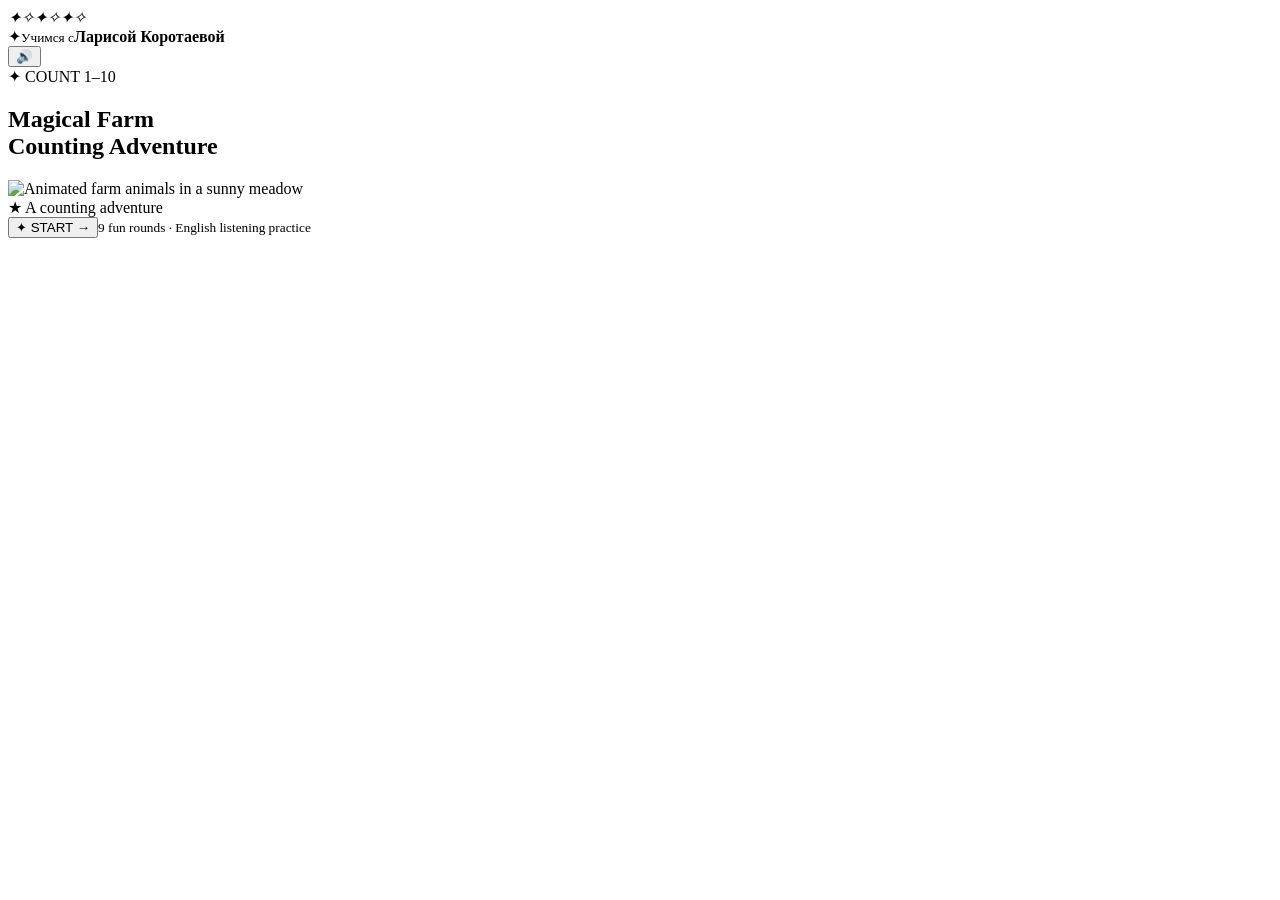
==== github-pages/index.html @ 25b85df5 "Upload existing game without changes" ====
<!doctype html>
<html lang="en">
<head>
  <meta charset="UTF-8">
  <meta name="viewport" content="width=device-width,initial-scale=1">
  <meta name="theme-color" content="#503878">
  <title>Farm Animal Counting Game</title>
  <link rel="stylesheet" href="styles.css">
</head>
<body>
  <main id="game" class="game-shell" aria-live="polite"></main>
  <script src="game.js"></script>
</body>
</html>
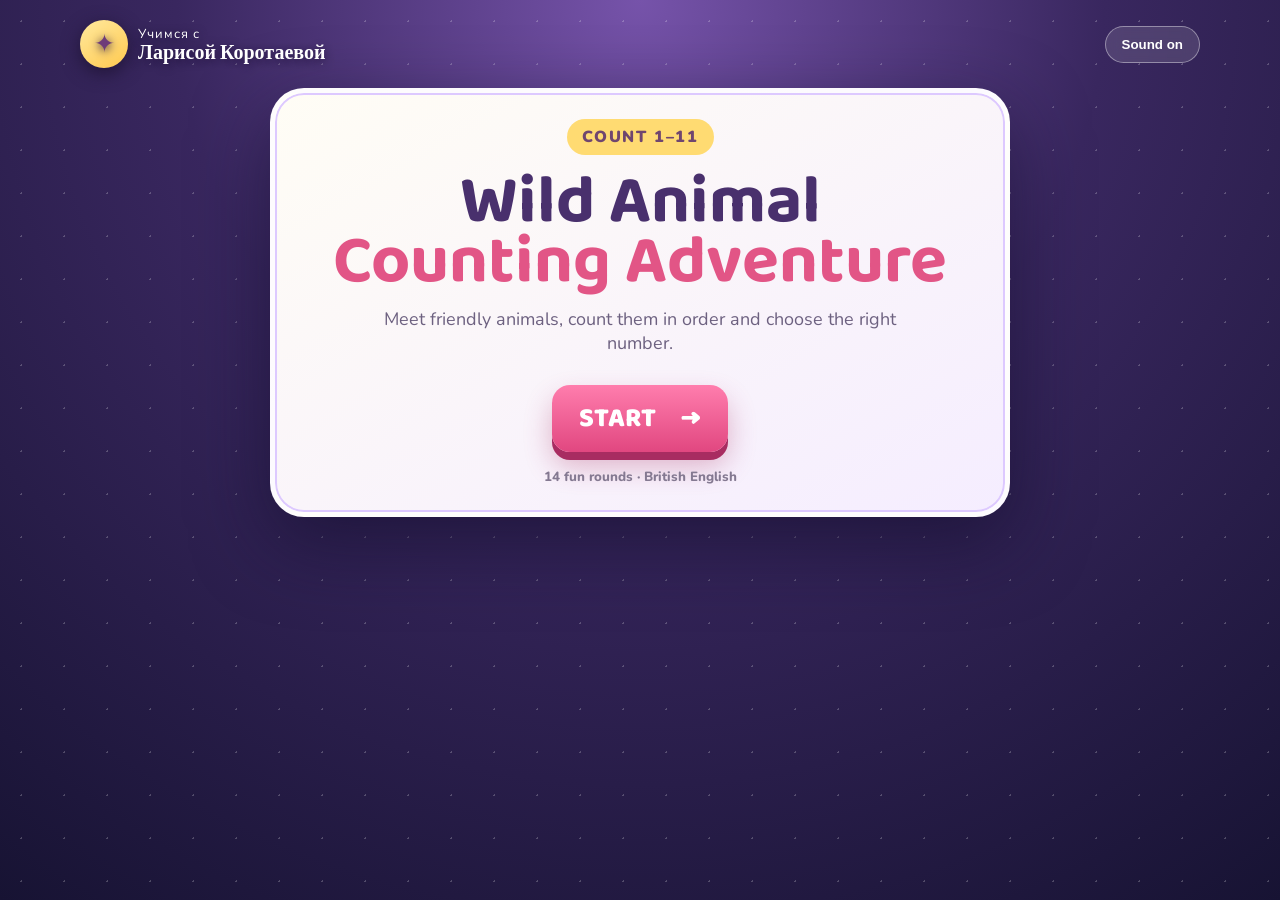
==== commit 573a7f1d: "Replace farm game with wild animal counting game" ====
--- a/github-pages/index.html
+++ b/github-pages/index.html
@@ -3,8 +3,8 @@
 <head>
   <meta charset="UTF-8">
   <meta name="viewport" content="width=device-width,initial-scale=1">
-  <meta name="theme-color" content="#503878">
-  <title>Farm Animal Counting Game</title>
+  <meta name="theme-color" content="#39275f">
+  <title>Wild Animal Counting Adventure</title>
   <link rel="stylesheet" href="styles.css">
 </head>
 <body>
--- a/github-pages/styles.css
+++ b/github-pages/styles.css
@@ -0,0 +1,2 @@
+@import url('https://fonts.googleapis.com/css2?family=Baloo+2:wght@600;700;800&family=Nunito:wght@600;700;900&display=swap');
+*{box-sizing:border-box}body{margin:0;min-height:100vh;background:radial-gradient(circle at 50% 0,#7653aa 0,#39275f 42%,#171333 100%);color:#30244a;font-family:Nunito,sans-serif;overflow-x:hidden}body:before{content:"";position:fixed;inset:0;pointer-events:none;background-image:radial-gradient(#fff 1px,transparent 1px);background-size:43px 43px;opacity:.22}.game-shell{min-height:100vh;padding:20px;position:relative}header{max-width:1120px;margin:auto;display:flex;justify-content:space-between;align-items:center;color:white}.brand{display:flex;align-items:center;gap:10px;text-shadow:0 2px 10px #24163f}.brand-star{display:grid;place-items:center;width:48px;height:48px;border-radius:50%;background:linear-gradient(145deg,#ffe99e,#ffc94f);color:#6d3c79;font-size:25px;box-shadow:0 5px 18px #211538}.brand small,.brand b{display:block}.brand small{font-size:13px;letter-spacing:.08em}.brand b{font-family:'Baloo 2';font-size:20px;line-height:1}.sound{border:1px solid #ffffff66;background:#ffffff20;color:white;border-radius:99px;padding:10px 16px;font-weight:900;backdrop-filter:blur(8px)}section{max-width:1030px;margin:20px auto 0;background:linear-gradient(150deg,#fffdf5,#f5edff);border:5px solid #ffffffb8;border-radius:34px;box-shadow:0 26px 75px #120d2c99,inset 0 0 0 2px #ddc9ff;padding:26px;text-align:center}.start-card{max-width:740px}.eyebrow{display:inline-block;padding:7px 15px;border-radius:99px;background:#ffdb72;color:#70466f;font-weight:900;letter-spacing:.1em}h1{font-family:'Baloo 2';font-size:clamp(38px,6vw,68px);line-height:.88;margin:18px 0 10px;color:#49306d}h1 span{color:#e25586}.start-card p,.finish-card p{font-size:18px;color:#6d6180;max-width:560px;margin:14px auto}.primary{display:inline-flex;align-items:center;gap:25px;border:0;border-radius:18px;background:linear-gradient(180deg,#ff7dad,#e14780);box-shadow:0 8px 0 #a82c61,0 14px 28px #a82c6155;color:white;font-family:'Baloo 2';font-size:27px;font-weight:800;padding:12px 27px;margin:16px;cursor:pointer}.start-card>small{display:block;color:#847991;font-weight:800}.hero-animal{width:190px;height:190px;margin:8px auto}.status{display:flex;justify-content:space-between;align-items:center;font-weight:900;color:#6e5d84}.status b{color:#d98518}.progress{height:10px;background:#ded3ea;border-radius:20px;overflow:hidden;margin:10px 0 14px}.progress i{display:block;height:100%;background:linear-gradient(90deg,#57d6c0,#f7c652);border-radius:inherit}.question{border:0;background:transparent;font-family:'Baloo 2';font-weight:800;font-size:clamp(24px,4vw,38px);color:#473168;cursor:pointer}.question span{font:800 12px Nunito;color:#845eb1;background:#eee5fa;border-radius:99px;padding:6px 10px;vertical-align:middle}.animal-grid{display:grid;grid-template-columns:repeat(6,minmax(70px,1fr));gap:12px;max-width:890px;margin:18px auto;padding:18px;border-radius:25px;background:linear-gradient(#dff7f2,#f8ecc8);box-shadow:inset 0 0 0 2px #fff}.animal{position:relative;aspect-ratio:1;border:0;border-radius:22px;background:#fff9;box-shadow:0 6px 13px #5d4b7140;cursor:pointer;transition:.18s;padding:0;overflow:visible}.animal:hover{transform:translateY(-5px) scale(1.04);box-shadow:0 10px 20px #5d4b7155}.animal.done{background:#d2ffe2;box-shadow:0 0 0 4px #63d993,0 7px 18px #4db27955}.animal i{position:absolute;right:-5px;top:-7px;width:29px;height:29px;border-radius:50%;background:#31b86b;color:white;font:900 17px Nunito;display:grid;place-items:center;font-style:normal;z-index:3}.sprite{display:block;width:100%;height:100%;background-image:url('game/wild-animal-atlas.png');background-size:400% 400%;background-repeat:no-repeat;border-radius:20px}.s0{background-position:0% 0%}.s1{background-position:33.333% 0%}.s2{background-position:66.666% 0%}.s3{background-position:100% 0%}.s4{background-position:0% 33.333%}.s5{background-position:33.333% 33.333%}.s6{background-position:66.666% 33.333%}.s7{background-position:100% 33.333%}.s8{background-position:0% 66.666%}.s9{background-position:33.333% 66.666%}.s10{background-position:66.666% 66.666%}.s11{background-position:100% 66.666%}.s12{background-position:0% 100%}.s13{background-position:33.333% 100%}.answer-zone p{font-weight:900;color:#68587c}.answers{display:flex;justify-content:center;gap:18px}.answer{width:90px;height:68px;border:0;border-radius:18px;background:linear-gradient(#fff,#f5eecf);box-shadow:0 6px 0 #b9a772;color:#5c4373;font:800 30px 'Baloo 2';cursor:pointer}.answer:not(:disabled):hover{transform:translateY(-3px);background:#ffdf7d}.answer:disabled{opacity:.43;cursor:not-allowed;filter:grayscale(.4)}.answer.wrong{background:#ffd4d4;color:#a6354c;animation:shake .3s}.finish-card{max-width:700px;padding:45px}.medal{width:160px;height:160px;border-radius:50%;margin:auto;display:grid;place-items:center;background:radial-gradient(#fff8bf,#ffc940 55%,#b86c16 58%,#ffda67 72%);box-shadow:0 0 0 12px #f6c44b55,0 20px 45px #7f4c2855;animation:medal .8s cubic-bezier(.2,1.6,.5,1)}.medal span{font-size:80px;color:#fff;text-shadow:0 4px 0 #c3831f}.final-score{font:800 25px 'Baloo 2';color:#d68522}@keyframes shake{25%{transform:translateX(-5px)}75%{transform:translateX(5px)}}@keyframes medal{from{transform:scale(0) rotate(-35deg)}to{transform:scale(1) rotate(0)}}@media(max-width:720px){.game-shell{padding:12px}.brand b{font-size:16px}.brand-star{width:40px;height:40px}section{padding:16px;border-radius:25px}.animal-grid{grid-template-columns:repeat(4,1fr);gap:8px;padding:10px}.animal{border-radius:15px}.sprite{border-radius:14px}.answer{width:75px;height:58px}.sound{font-size:0}.sound:after{content:'♪';font-size:20px}}
